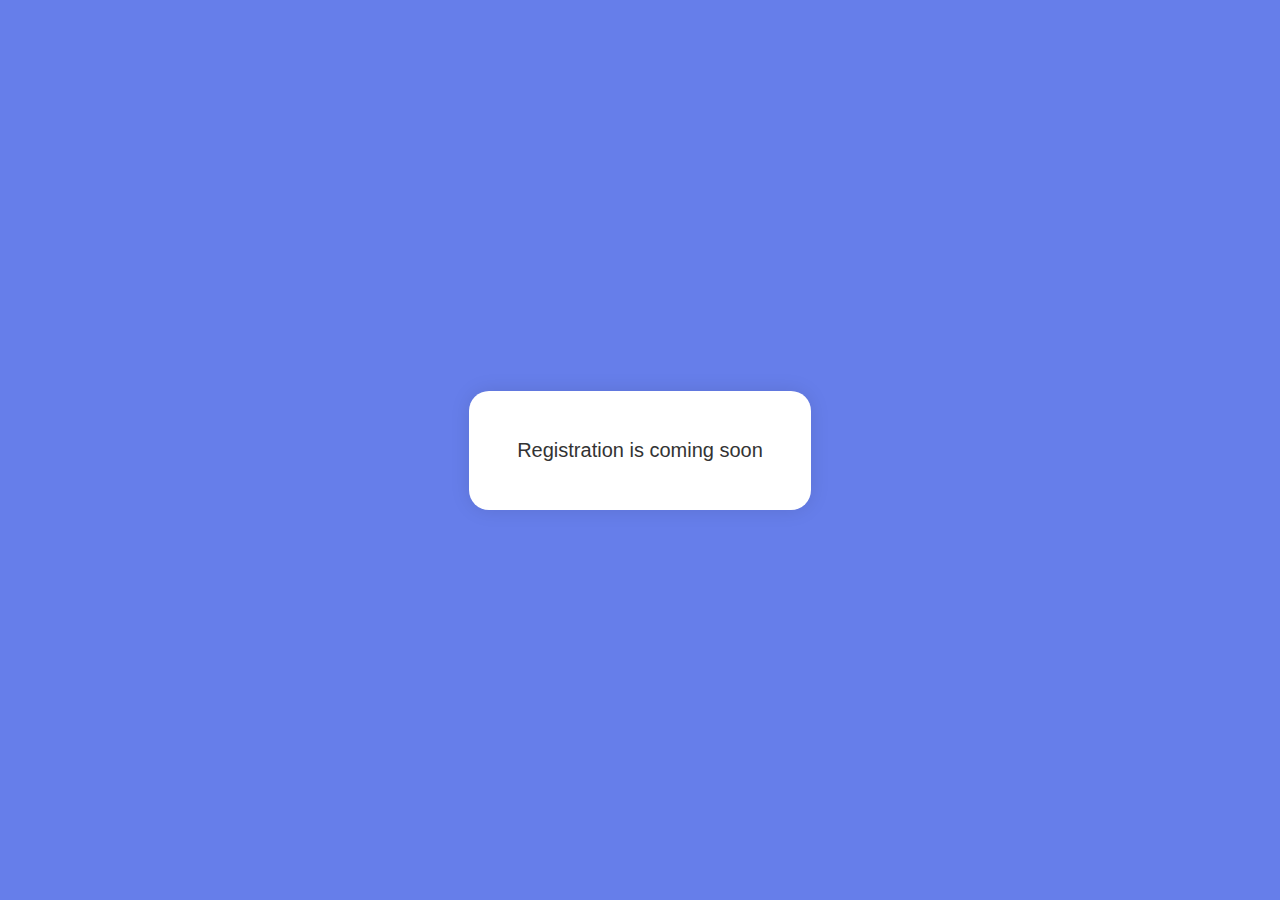
==== success.html @ 5d63610d "Create success.html" ====
<!DOCTYPE html>
<html lang="en">
<head>
  <meta charset="UTF-8" />
  <title>Welcome</title>
  <style>
    body {
      margin: 0;
      font-family: 'Poppins', sans-serif;
      background: #667eea;
      color: white;
      height: 100vh;
      display: flex;
      align-items: center;
      justify-content: center;
      animation: fadeIn 1s ease;
    }

    .popup {
      background: white;
      color: #333;
      padding: 3rem;
      border-radius: 20px;
      box-shadow: 0 0 20px rgba(0,0,0,0.1);
      font-size: 20px;
      font-weight: 500;
      text-align: center;
      animation: slideDown 0.8s ease;
    }

    @keyframes slideDown {
      from {
        transform: translateY(-20px);
        opacity: 0;
      }
      to {
        transform: translateY(0);
        opacity: 1;
      }
    }
  </style>
</head>
<body>
  <div class="popup">
    Registration is coming soon
  </div>
</body>
</html>
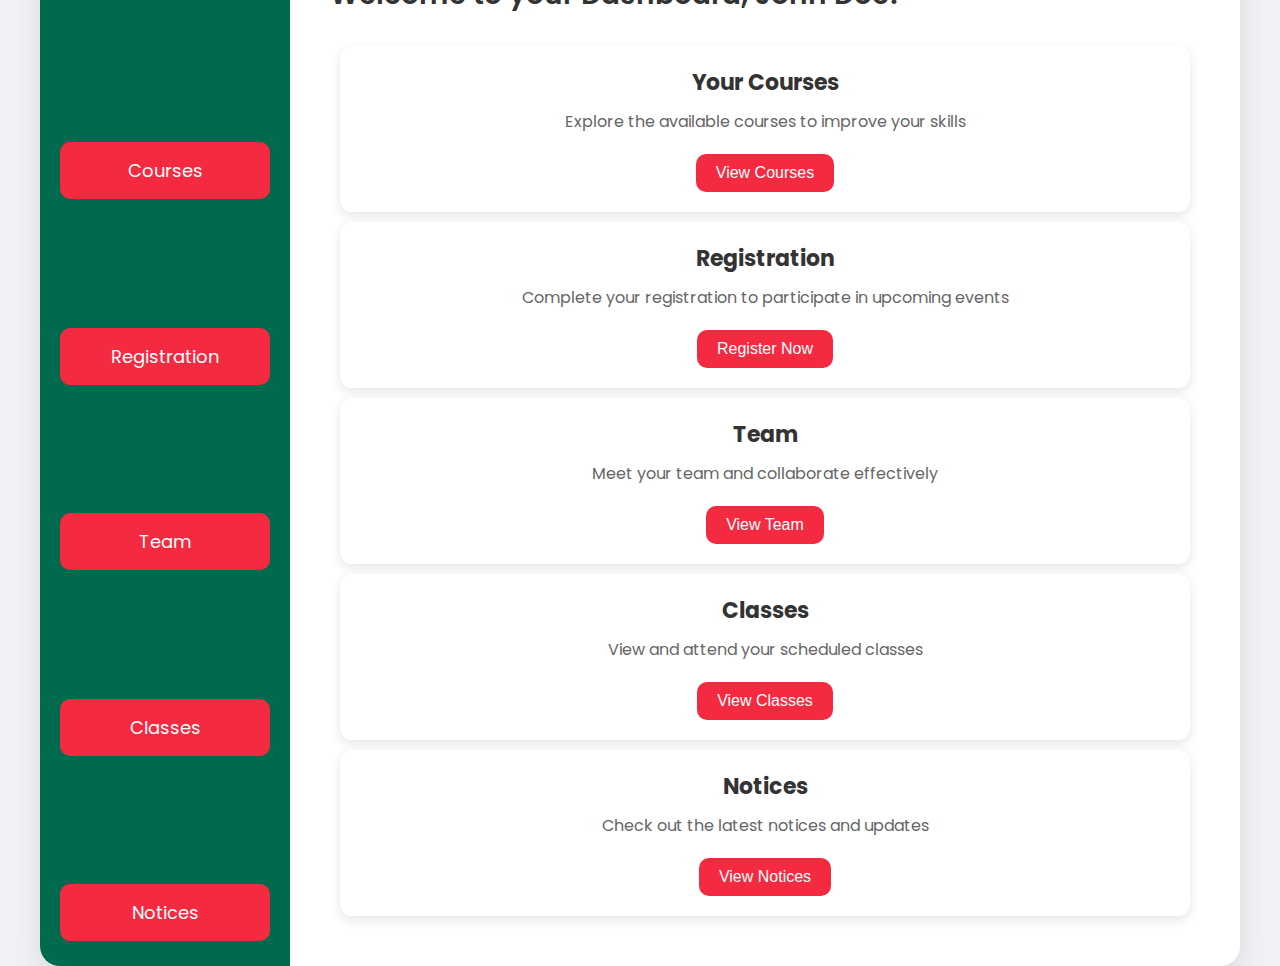
==== commit 0c731742: "Update success.html" ====
--- a/success.html
+++ b/success.html
@@ -2,47 +2,188 @@
 <html lang="en">
 <head>
   <meta charset="UTF-8" />
-  <title>Welcome</title>
+  <meta name="viewport" content="width=device-width, initial-scale=1.0"/>
+  <title>User Dashboard</title>
+  <link href="https://fonts.googleapis.com/css2?family=Poppins:wght@400;600&display=swap" rel="stylesheet" />
   <style>
-    body {
+    * {
       margin: 0;
-      font-family: 'Poppins', sans-serif;
-      background: #667eea;
-      color: white;
-      height: 100vh;
-      display: flex;
-      align-items: center;
-      justify-content: center;
-      animation: fadeIn 1s ease;
+      padding: 0;
+      box-sizing: border-box;
     }
 
-    .popup {
-      background: white;
-      color: #333;
-      padding: 3rem;
-      border-radius: 20px;
-      box-shadow: 0 0 20px rgba(0,0,0,0.1);
-      font-size: 20px;
-      font-weight: 500;
-      text-align: center;
-      animation: slideDown 0.8s ease;
+    body {
+      font-family: 'Poppins', sans-serif;
+      background: #f0f2f5;
+      display: flex;
+      justify-content: center;
+      align-items: center;
+      height: 100vh;
+      overflow: hidden;
+      margin: 0;
     }
 
-    @keyframes slideDown {
-      from {
-        transform: translateY(-20px);
-        opacity: 0;
-      }
-      to {
-        transform: translateY(0);
-        opacity: 1;
-      }
+    .container {
+      width: 100%;
+      max-width: 1200px;
+      display: flex;
+      flex-direction: row;
+      background: #fff;
+      border-radius: 20px;
+      box-shadow: 0 10px 30px rgba(0, 0, 0, 0.1);
     }
+
+    .sidebar {
+      width: 250px;
+      background: #006a4e;
+      color: white;
+      padding: 20px;
+      border-radius: 20px 0 0 20px;
+      display: flex;
+      flex-direction: column;
+      align-items: center;
+      justify-content: space-between;
+    }
+
+    .sidebar h2 {
+      font-size: 24px;
+      margin-bottom: 30px;
+      font-weight: 600;
+    }
+
+    .menu-item {
+      width: 100%;
+      padding: 15px;
+      margin: 5px 0;
+      text-align: center;
+      background: #f42a41;
+      border-radius: 10px;
+      font-size: 18px;
+      color: white;
+      cursor: pointer;
+      transition: 0.3s ease;
+    }
+
+    .menu-item:hover {
+      background: #e02538;
+    }
+
+    .content {
+      flex-grow: 1;
+      padding: 40px;
+    }
+
+    .welcome {
+      font-size: 28px;
+      font-weight: 600;
+      color: #333;
+      margin-bottom: 30px;
+    }
+
+    .card {
+      background: #fff;
+      padding: 20px;
+      margin: 10px;
+      border-radius: 12px;
+      box-shadow: 0 4px 12px rgba(0, 0, 0, 0.1);
+      text-align: center;
+      transition: 0.3s ease;
+    }
+
+    .card:hover {
+      transform: translateY(-5px);
+      box-shadow: 0 6px 18px rgba(0, 0, 0, 0.2);
+    }
+
+    .card h3 {
+      font-size: 22px;
+      color: #333;
+      margin-bottom: 10px;
+    }
+
+    .card p {
+      font-size: 16px;
+      color: #666;
+    }
+
+    .card button {
+      margin-top: 20px;
+      padding: 10px 20px;
+      border: none;
+      background: #f42a41;
+      color: white;
+      font-size: 16px;
+      border-radius: 10px;
+      cursor: pointer;
+      transition: 0.3s ease;
+    }
+
+    .card button:hover {
+      background: #e02538;
+    }
+
   </style>
 </head>
 <body>
-  <div class="popup">
-    Registration is coming soon
+
+  <div class="container">
+    <!-- Sidebar -->
+    <div class="sidebar">
+      <h2>Dashboard</h2>
+      <div class="menu-item" onclick="navigate('courses')">Courses</div>
+      <div class="menu-item" onclick="navigate('registration')">Registration</div>
+      <div class="menu-item" onclick="navigate('team')">Team</div>
+      <div class="menu-item" onclick="navigate('class')">Classes</div>
+      <div class="menu-item" onclick="navigate('notices')">Notices</div>
+    </div>
+
+    <!-- Content -->
+    <div class="content">
+      <div class="welcome">
+        Welcome to your Dashboard, <span id="user-name">User</span>!
+      </div>
+      
+      <div class="card">
+        <h3>Your Courses</h3>
+        <p>Explore the available courses to improve your skills</p>
+        <button onclick="navigate('courses')">View Courses</button>
+      </div>
+
+      <div class="card">
+        <h3>Registration</h3>
+        <p>Complete your registration to participate in upcoming events</p>
+        <button onclick="navigate('registration')">Register Now</button>
+      </div>
+
+      <div class="card">
+        <h3>Team</h3>
+        <p>Meet your team and collaborate effectively</p>
+        <button onclick="navigate('team')">View Team</button>
+      </div>
+
+      <div class="card">
+        <h3>Classes</h3>
+        <p>View and attend your scheduled classes</p>
+        <button onclick="navigate('class')">View Classes</button>
+      </div>
+
+      <div class="card">
+        <h3>Notices</h3>
+        <p>Check out the latest notices and updates</p>
+        <button onclick="navigate('notices')">View Notices</button>
+      </div>
+    </div>
   </div>
+
+  <script>
+    function navigate(page) {
+      window.location.href = `${page}.html`; // Reroute to specific page (courses.html, registration.html, etc.)
+    }
+
+    // Example: Set the username (this can be dynamically loaded from Firebase)
+    const userName = "John Doe";  // Replace with dynamic data (Firebase user name)
+    document.getElementById("user-name").innerText = userName;
+  </script>
+
 </body>
 </html>
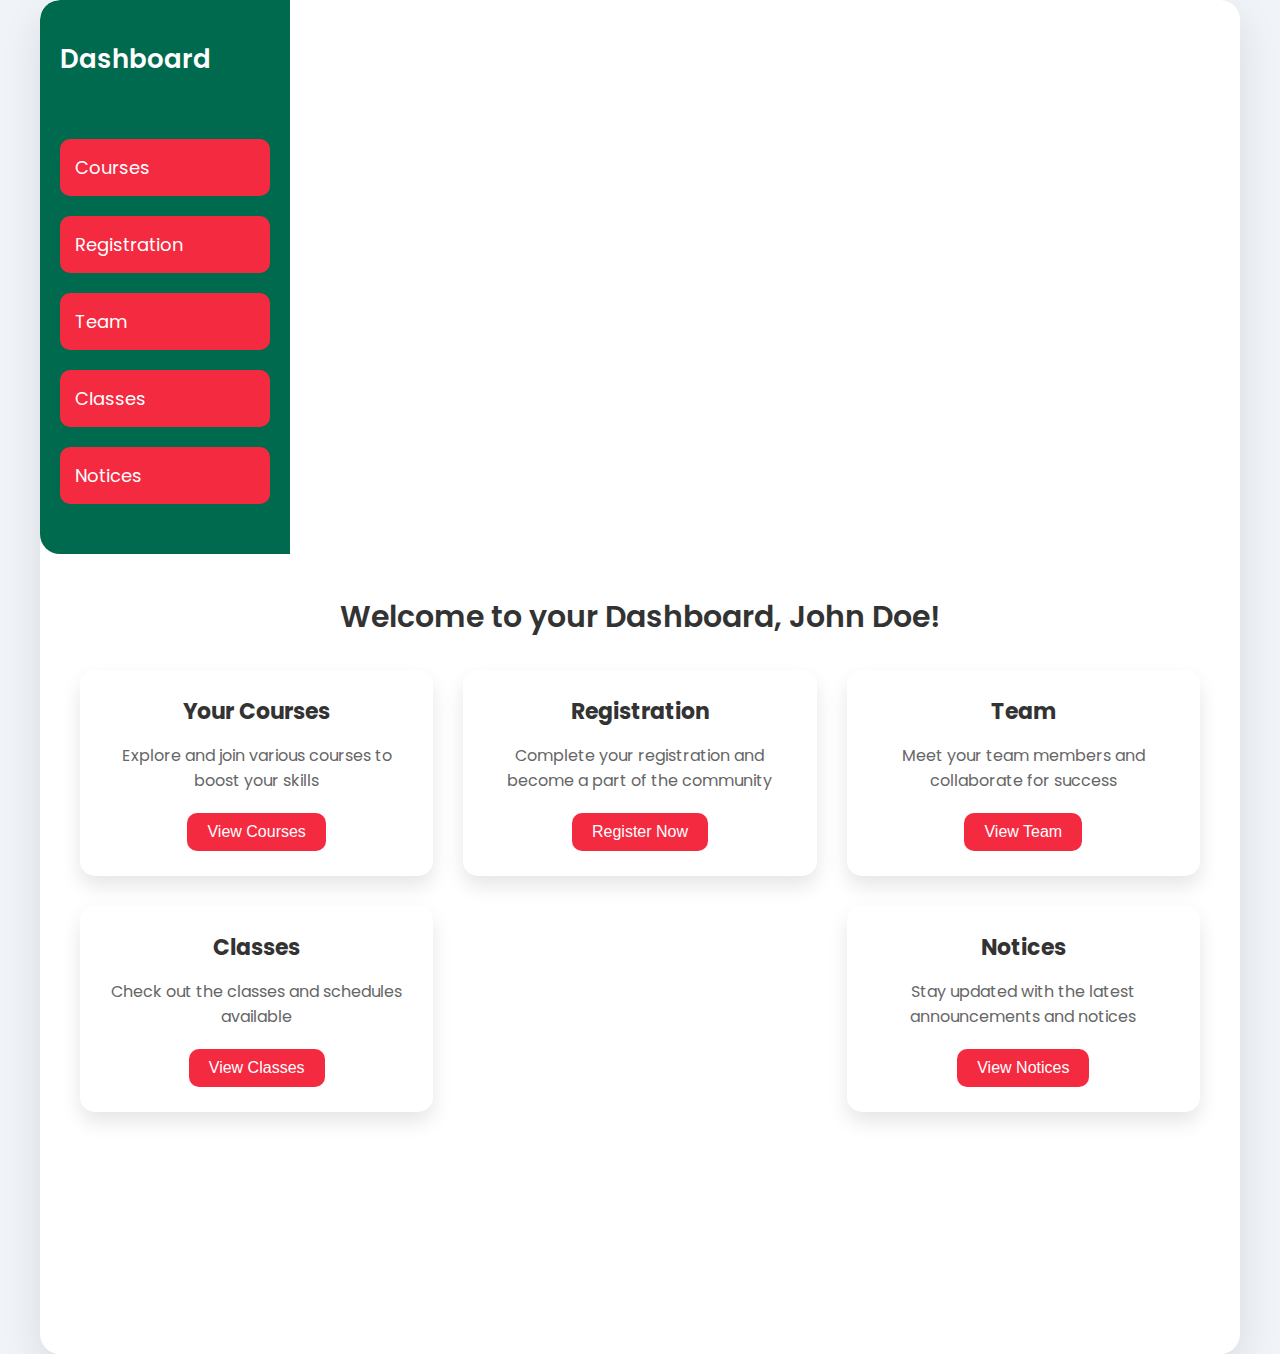
==== commit 87410ca5: "Update success.html" ====
--- a/success.html
+++ b/success.html
@@ -14,10 +14,11 @@
 
     body {
       font-family: 'Poppins', sans-serif;
-      background: #f0f2f5;
+      background: #f0f4f8;
+      color: #333;
       display: flex;
       justify-content: center;
-      align-items: center;
+      align-items: flex-start;
       height: 100vh;
       overflow: hidden;
       margin: 0;
@@ -28,92 +29,119 @@
       max-width: 1200px;
       display: flex;
       flex-direction: row;
-      background: #fff;
+      background: #ffffff;
       border-radius: 20px;
-      box-shadow: 0 10px 30px rgba(0, 0, 0, 0.1);
+      box-shadow: 0 15px 40px rgba(0, 0, 0, 0.1);
+      overflow: hidden;
+      flex-wrap: wrap;
     }
 
     .sidebar {
       width: 250px;
       background: #006a4e;
       color: white;
-      padding: 20px;
+      padding: 40px 20px;
       border-radius: 20px 0 0 20px;
       display: flex;
       flex-direction: column;
-      align-items: center;
-      justify-content: space-between;
+      align-items: flex-start;
+      justify-content: flex-start;
     }
 
     .sidebar h2 {
-      font-size: 24px;
-      margin-bottom: 30px;
+      font-size: 26px;
+      margin-bottom: 50px;
       font-weight: 600;
     }
 
     .menu-item {
       width: 100%;
       padding: 15px;
-      margin: 5px 0;
-      text-align: center;
+      margin: 10px 0;
+      text-align: left;
+      font-size: 18px;
+      color: white;
       background: #f42a41;
       border-radius: 10px;
-      font-size: 18px;
-      color: white;
       cursor: pointer;
       transition: 0.3s ease;
     }
 
     .menu-item:hover {
       background: #e02538;
+      transform: translateX(5px);
     }
 
     .content {
       flex-grow: 1;
       padding: 40px;
+      width: 100%;
+      overflow-y: auto;
+      height: calc(100vh - 100px);
     }
 
     .welcome {
-      font-size: 28px;
+      font-size: 30px;
       font-weight: 600;
       color: #333;
       margin-bottom: 30px;
+      text-align: center;
+      animation: fadeIn 1s ease-out;
+    }
+
+    @keyframes fadeIn {
+      0% {
+        opacity: 0;
+        transform: translateY(-30px);
+      }
+      100% {
+        opacity: 1;
+        transform: translateY(0);
+      }
+    }
+
+    .card-container {
+      display: flex;
+      justify-content: space-between;
+      flex-wrap: wrap;
+      gap: 30px;
     }
 
     .card {
-      background: #fff;
-      padding: 20px;
-      margin: 10px;
-      border-radius: 12px;
-      box-shadow: 0 4px 12px rgba(0, 0, 0, 0.1);
+      background: #ffffff;
+      padding: 25px;
+      border-radius: 15px;
+      box-shadow: 0 10px 20px rgba(0, 0, 0, 0.1);
       text-align: center;
+      width: calc(33.333% - 20px);
       transition: 0.3s ease;
+      cursor: pointer;
     }
 
     .card:hover {
       transform: translateY(-5px);
-      box-shadow: 0 6px 18px rgba(0, 0, 0, 0.2);
+      box-shadow: 0 15px 30px rgba(0, 0, 0, 0.15);
     }
 
     .card h3 {
       font-size: 22px;
+      margin-bottom: 15px;
       color: #333;
-      margin-bottom: 10px;
     }
 
     .card p {
       font-size: 16px;
       color: #666;
+      margin-bottom: 20px;
     }
 
     .card button {
-      margin-top: 20px;
-      padding: 10px 20px;
-      border: none;
       background: #f42a41;
       color: white;
+      padding: 10px 20px;
+      border-radius: 10px;
+      border: none;
       font-size: 16px;
-      border-radius: 10px;
       cursor: pointer;
       transition: 0.3s ease;
     }
@@ -122,6 +150,26 @@
       background: #e02538;
     }
 
+    @media screen and (max-width: 768px) {
+      .sidebar {
+        width: 100%;
+        border-radius: 0;
+        padding: 20px;
+      }
+
+      .content {
+        padding: 20px;
+      }
+
+      .card-container {
+        display: block;
+        gap: 20px;
+      }
+
+      .card {
+        width: 100%;
+      }
+    }
   </style>
 </head>
 <body>
@@ -142,46 +190,48 @@
       <div class="welcome">
         Welcome to your Dashboard, <span id="user-name">User</span>!
       </div>
-      
-      <div class="card">
-        <h3>Your Courses</h3>
-        <p>Explore the available courses to improve your skills</p>
-        <button onclick="navigate('courses')">View Courses</button>
-      </div>
-
-      <div class="card">
-        <h3>Registration</h3>
-        <p>Complete your registration to participate in upcoming events</p>
-        <button onclick="navigate('registration')">Register Now</button>
-      </div>
-
-      <div class="card">
-        <h3>Team</h3>
-        <p>Meet your team and collaborate effectively</p>
-        <button onclick="navigate('team')">View Team</button>
-      </div>
-
-      <div class="card">
-        <h3>Classes</h3>
-        <p>View and attend your scheduled classes</p>
-        <button onclick="navigate('class')">View Classes</button>
-      </div>
-
-      <div class="card">
-        <h3>Notices</h3>
-        <p>Check out the latest notices and updates</p>
-        <button onclick="navigate('notices')">View Notices</button>
+
+      <div class="card-container">
+        <div class="card" onclick="navigate('courses')">
+          <h3>Your Courses</h3>
+          <p>Explore and join various courses to boost your skills</p>
+          <button>View Courses</button>
+        </div>
+
+        <div class="card" onclick="navigate('registration')">
+          <h3>Registration</h3>
+          <p>Complete your registration and become a part of the community</p>
+          <button>Register Now</button>
+        </div>
+
+        <div class="card" onclick="navigate('team')">
+          <h3>Team</h3>
+          <p>Meet your team members and collaborate for success</p>
+          <button>View Team</button>
+        </div>
+
+        <div class="card" onclick="navigate('class')">
+          <h3>Classes</h3>
+          <p>Check out the classes and schedules available</p>
+          <button>View Classes</button>
+        </div>
+
+        <div class="card" onclick="navigate('notices')">
+          <h3>Notices</h3>
+          <p>Stay updated with the latest announcements and notices</p>
+          <button>View Notices</button>
+        </div>
       </div>
     </div>
   </div>
 
   <script>
     function navigate(page) {
-      window.location.href = `${page}.html`; // Reroute to specific page (courses.html, registration.html, etc.)
-    }
-
-    // Example: Set the username (this can be dynamically loaded from Firebase)
-    const userName = "John Doe";  // Replace with dynamic data (Firebase user name)
+      window.location.href = `${page}.html`; // Navigate to respective page (courses.html, registration.html, etc.)
+    }
+
+    // Set the username dynamically (replace with actual Firebase data)
+    const userName = "John Doe"; // Replace with dynamic user name from Firebase
     document.getElementById("user-name").innerText = userName;
   </script>
 
